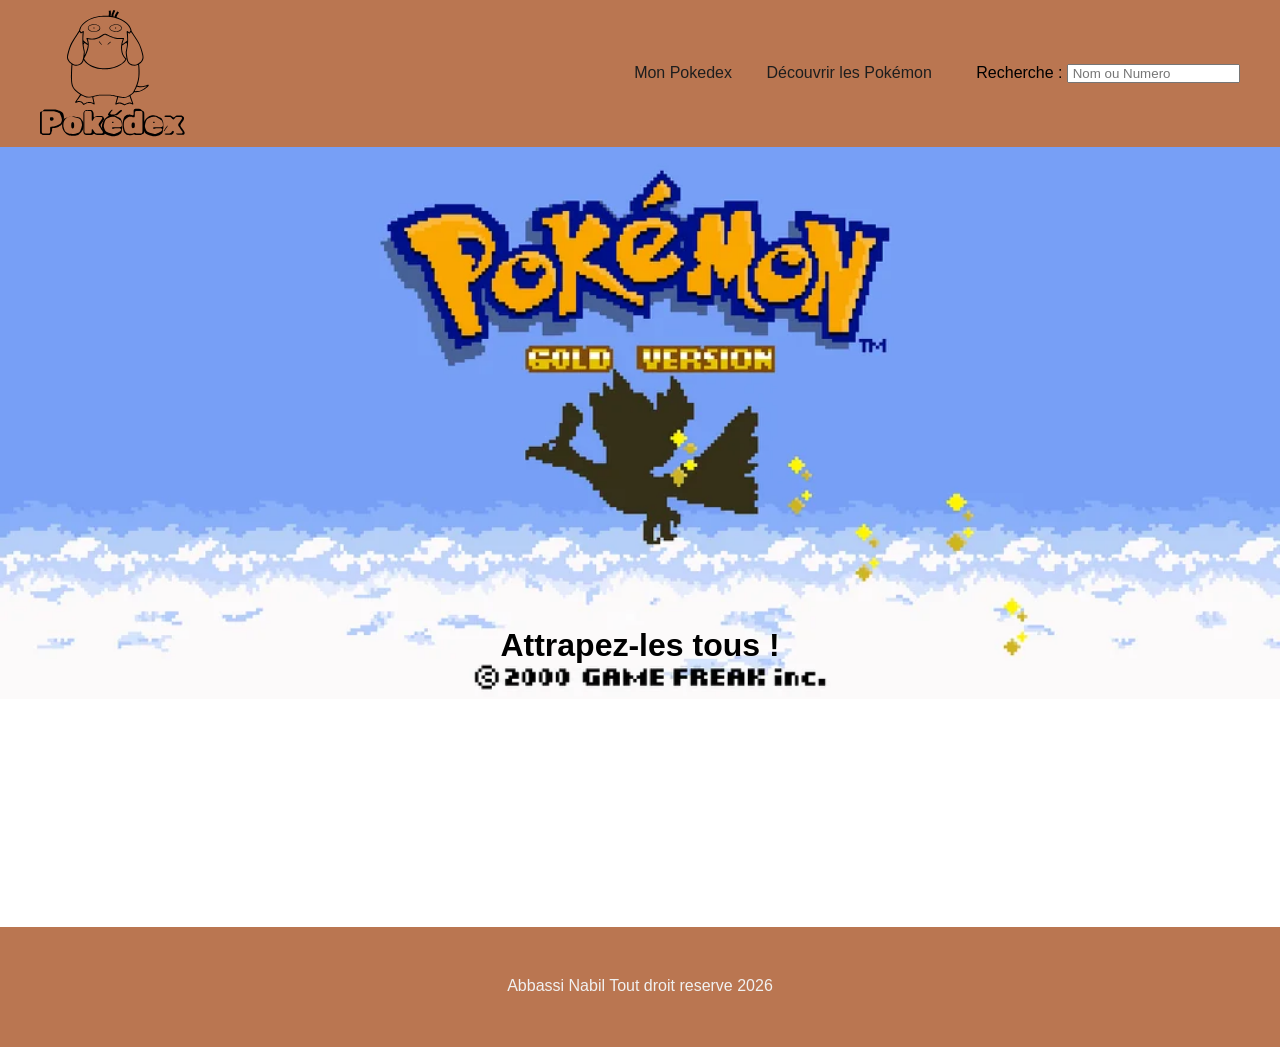
==== index.html @ e9605fd7 "Creation index.html.css" ====
<!DOCTYPE html>
<html lang="fr">
<head>
    <meta charset="UTF-8">
    <meta name="viewport" content="width=device-width, initial-scale=1.0">
    <title>Pokedex</title>
    <link rel="stylesheet" href="style_index.css">
    
</head>
<body>
    <header>

        <nav>
            <div class="container" id="nav">
                <img src="Logo_Pokedex.svg" alt="Logo Psideck">

                <div id="la_nav">
                    <a href="#">Mon Pokedex</a>

                    <a href="#">Découvrir les Pokémon</a>

                    <label for="nom">Recherche :</label>
                    <input type="text" placeholder=" Nom ou Numero" id="nom" >
                </div>
            </div>
        </nav>

    </header>

    <main>

        <h1>Attrapez-les tous !</h1>

    </main>

    <footer>

        <div class="container">

            <span>Abbassi Nabil  Tout droit reserve 2026</span>

        </div>

    </footer>
</body>
</html>
---- style_index.css ----
* {
    margin: 0;
    padding: 0;
    box-sizing: border-box;
    font-family: "Lato", sans-serif;
}

header {background-color: #BA7651;
}

main {
    background-image: url(pokemon-gold.png);
    background-size: 100%;
    background-repeat: no-repeat;
    height: 100vh;
    padding-top: 30rem;
    text-align: center;
}

a {
    text-decoration: none;
    color: #1E1E1E;
    margin-left: 30px;
}

a:hover {
    text-decoration: none;
    color: #f1f1f1;
    margin-left: 30px;
}

label {
    margin-left: 40px;
}

footer {
    background-color: #BA7651;
    color: #f1f1f1;
    position: relative;
    bottom: 0;
    width: 100%;
    height: 120px;
    padding-top: 50px;
    margin-top: -120px;
}

footer span {
    display: grid;
    place-items: center;
    
}


#nav {
    display: flex;
    justify-content: space-between;
    align-items: center;
    padding: 10px 0;
}


.container{
    width: 1200px;
    margin: 0 auto;
}
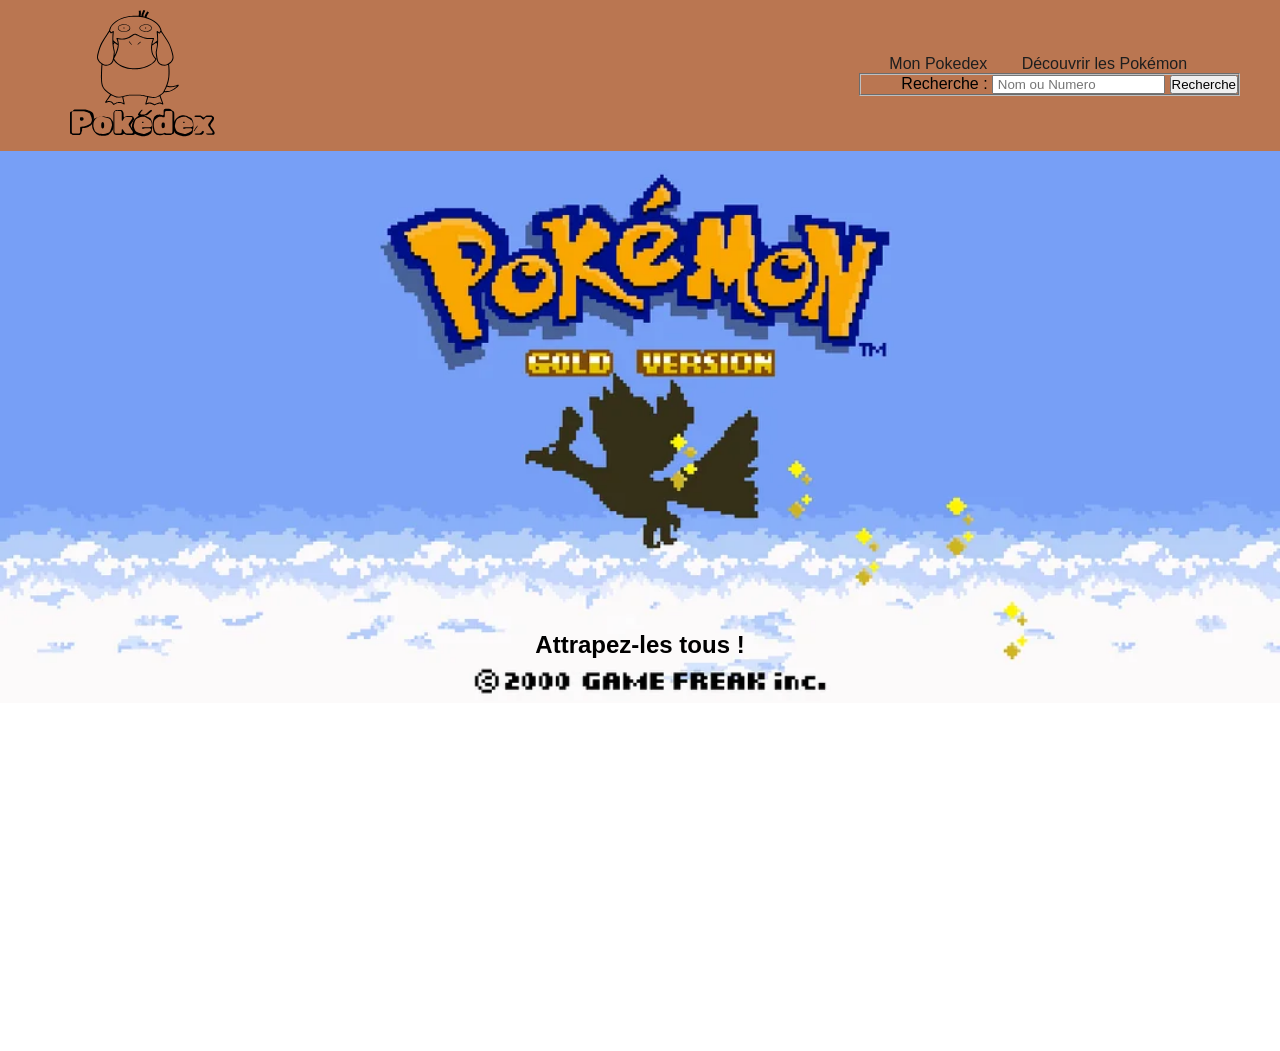
==== commit 6685806c: "fin functionalite decouvrir et recherche" ====
--- a/index.html
+++ b/index.html
@@ -5,22 +5,28 @@
     <meta name="viewport" content="width=device-width, initial-scale=1.0">
     <title>Pokedex</title>
     <link rel="stylesheet" href="style_index.css">
-    
+    <script src="script_index.js" defer></script>
 </head>
 <body>
     <header>
 
         <nav>
             <div class="container" id="nav">
-                <img src="Logo_Pokedex.svg" alt="Logo Psideck">
+                <a href="index.html"><img src="Logo_Pokedex.svg" alt="Logo Psidack"></a>
 
                 <div id="la_nav">
                     <a href="#">Mon Pokedex</a>
 
-                    <a href="#">Découvrir les Pokémon</a>
+                    <a href="decouvrir.html">Découvrir les Pokémon</a>
 
-                    <label for="nom">Recherche :</label>
-                    <input type="text" placeholder=" Nom ou Numero" id="nom" >
+                    <fieldset>
+
+                        <label for="nom">Recherche :</label>
+                        <input type="text" placeholder=" Nom ou Numero" id="search-input" >
+                        <button id="search-btn">Recherche</button>
+
+                    </fieldset>
+
                 </div>
             </div>
         </nav>
@@ -28,12 +34,19 @@
     </header>
 
     <main>
+        <section id="zf">
+            <span>
+                <h1>Attrapez-les tous !</h1>
+            </span>
+        </section>
 
-        <h1>Attrapez-les tous !</h1>
+        <section  id="pokemon-container" class="container">
+            
+        </section>
 
     </main>
 
-    <footer>
+    <!-- <footer>
 
         <div class="container">
 
@@ -41,6 +54,6 @@
 
         </div>
 
-    </footer>
+    </footer> -->
 </body>
 </html>
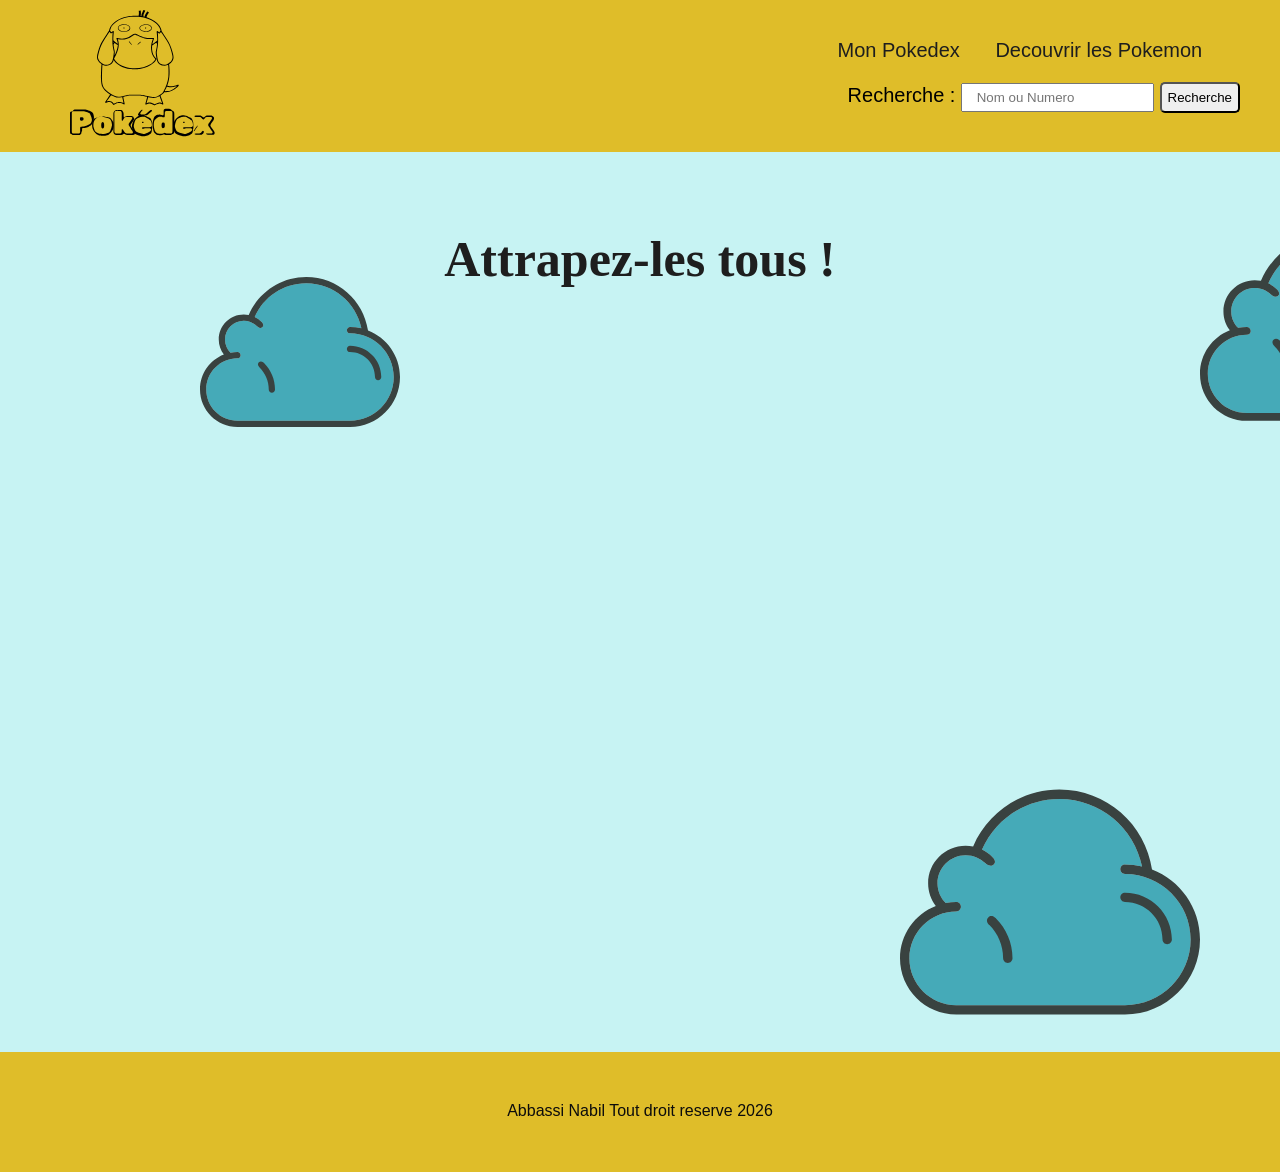
==== commit da55a733: "ajout partie details" ====
--- a/index.html
+++ b/index.html
@@ -6,7 +6,8 @@
     <title>Pokedex</title>
     <link rel="stylesheet" href="style_index.css">
     <script src="script_index.js" defer></script>
-</head>
+
+    </head>
 <body>
     <header>
 
@@ -15,9 +16,9 @@
                 <a href="index.html"><img src="Logo_Pokedex.svg" alt="Logo Psidack"></a>
 
                 <div id="la_nav">
-                    <a href="#">Mon Pokedex</a>
+                    <a href="pokedex.html">Mon Pokedex</a>
 
-                    <a href="decouvrir.html">Découvrir les Pokémon</a>
+                    <a href="decouvrir.html">Decouvrir les Pokemon</a>
 
                     <fieldset>
 
@@ -34,9 +35,14 @@
     </header>
 
     <main>
+
+        <img src="bella nuvola.svg" alt="nuvola" id="nuv1">
+        <img src="bella nuvola.svg" alt="nuvola" id="nuv2">
+        <img src="bella nuvola.svg" alt="nuvola" id="nuv3">
         <section id="zf">
             <span>
                 <h1>Attrapez-les tous !</h1>
+                <p></p>
             </span>
         </section>
 
@@ -46,7 +52,7 @@
 
     </main>
 
-    <!-- <footer>
+    <footer>
 
         <div class="container">
 
@@ -54,6 +60,6 @@
 
         </div>
 
-    </footer> -->
+    </footer> 
 </body>
 </html>
--- a/style_index.css
+++ b/style_index.css
@@ -3,19 +3,33 @@
     padding: 0;
     box-sizing: border-box;
     font-family: "Lato", sans-serif;
+    
 }
 
-header {background-color: #BA7651;
+
+
+
+header {
+    background-color: #dfbd29;
+    margin-bottom: 100px;
+    font-size: 20px;
 }
 
-main {
-    background-image: url(pokemon-gold.png);
-    background-size: 100%;
-    background-repeat: no-repeat;
-    height: 100vh;
-    padding-top: 30rem;
-    text-align: center;
+fieldset {
+    margin-top: 20px;
+    border: none;
 }
+
+#nom {
+    border-radius: 50px;
+    padding: 5px;
+}
+
+#rechercher {
+    border-radius: 5px;
+    padding: 5px;
+}
+
 
 a {
     text-decoration: none;
@@ -34,14 +48,14 @@
 }
 
 footer {
-    background-color: #BA7651;
-    color: #f1f1f1;
+    background-color: #dfbd29;
+    color: #0c0c0c;
     position: relative;
     bottom: 0;
     width: 100%;
     height: 120px;
     padding-top: 50px;
-    margin-top: -120px;
+    
 }
 
 footer span {
@@ -50,6 +64,40 @@
     
 }
 
+h1 {
+   margin-top: 20%;
+   font-family: serif;
+   font-size: 50px;
+   color: #1E1E1E;
+   
+    
+}
+
+main {
+    background-color: rgb(199, 243, 243);
+    height: 100vh;
+    margin-top: -100px;
+    
+}
+
+#nuv1 {
+    width: 200px;
+    margin: 100px 200px;
+    position: absolute;
+    
+}
+
+#nuv2 {
+    width: 300px;
+    position: absolute;
+    margin: 600px 900px;
+}
+
+#nuv3 {
+    width: 250px;
+    position: absolute;
+    margin: 50px 1200px;
+}
 
 #nav {
     display: flex;
@@ -64,3 +112,43 @@
     margin: 0 auto;
 }
 
+
+#zf, #pokemon-container {
+    display: flex;
+    justify-content: center;
+}
+
+.pokemon-card {
+    display: flex;
+    flex-direction: column;
+    justify-content: center;
+    margin: 100px;
+    background-color: aliceblue;
+    padding: 20px;
+    border-radius: 10px;
+    border: 10px solid rgb(194, 194, 7);
+}
+
+.pokemon-card button {
+    margin-top: 10px;
+    border-radius: 10px;
+
+}
+
+.pokemon-card button:hover {
+    scale: 1.1;
+} 
+
+#search-input {
+    padding: 5px 10px;
+}
+
+#search-btn {
+    padding: 6px;
+    border-radius: 5px;
+}
+
+#search-btn:hover {
+    background-color: #1E1E1E;
+    color: whitesmoke;
+}
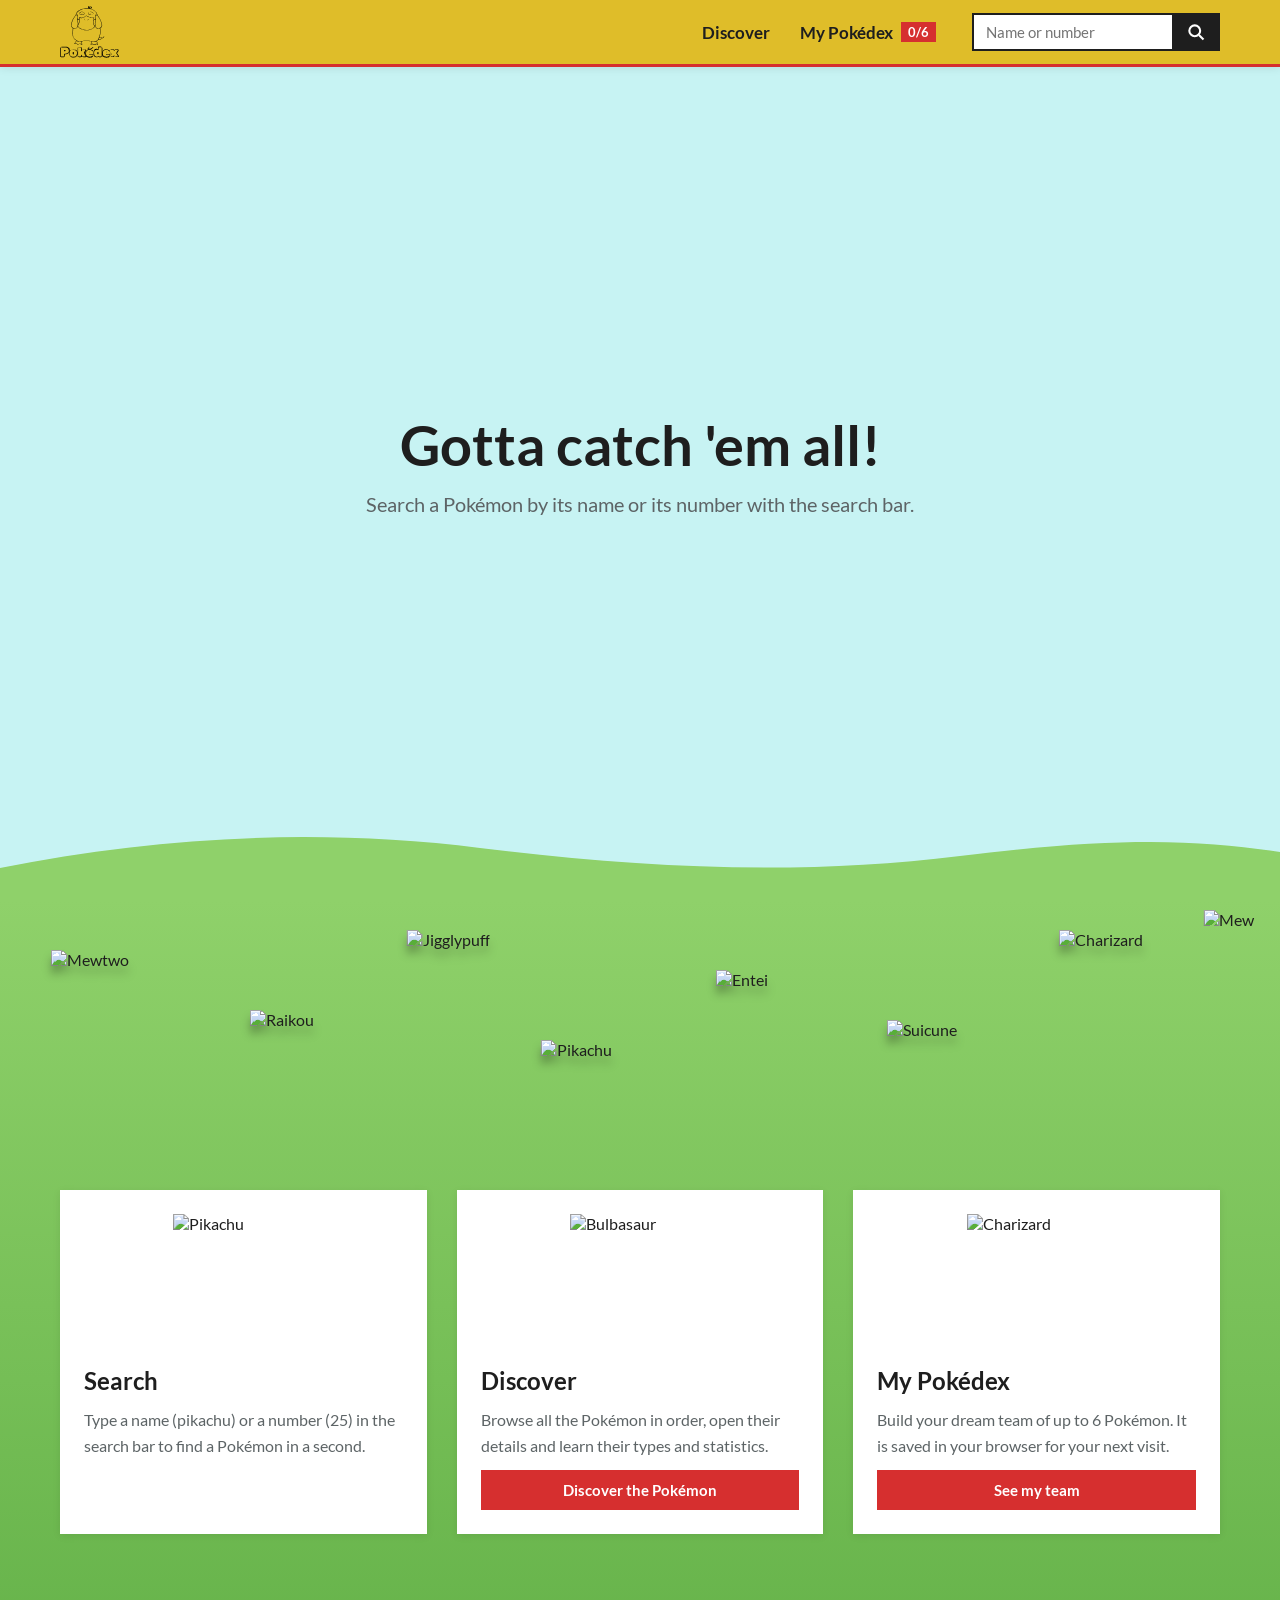
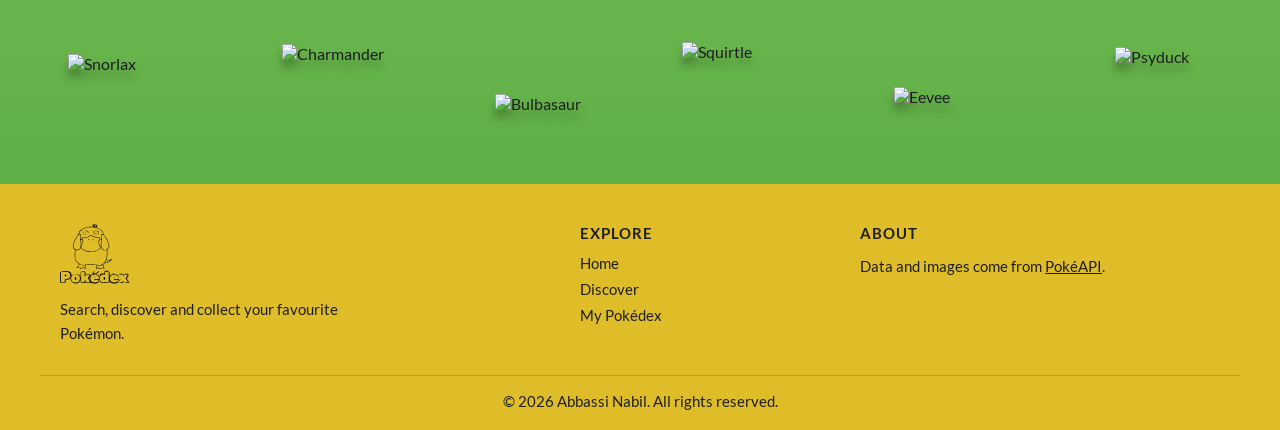
==== commit 87c8c8c2: "Refonte du site, équipe, filtres et Pokémon animés" ====
--- a/index.html
+++ b/index.html
@@ -1,65 +1,351 @@
-<!DOCTYPE html>
-<html lang="fr">
-<head>
-    <meta charset="UTF-8">
-    <meta name="viewport" content="width=device-width, initial-scale=1.0">
-    <title>Pokedex</title>
-    <link rel="stylesheet" href="style_index.css">
-    <script src="script_index.js" defer></script>
-
-    </head>
-<body>
-    <header>
-
-        <nav>
-            <div class="container" id="nav">
-                <a href="index.html"><img src="Logo_Pokedex.svg" alt="Logo Psidack"></a>
-
-                <div id="la_nav">
-                    <a href="pokedex.html">Mon Pokedex</a>
-
-                    <a href="decouvrir.html">Decouvrir les Pokemon</a>
-
-                    <fieldset>
-
-                        <label for="nom">Recherche :</label>
-                        <input type="text" placeholder=" Nom ou Numero" id="search-input" >
-                        <button id="search-btn">Recherche</button>
-
-                    </fieldset>
-
-                </div>
-            </div>
-        </nav>
-
-    </header>
-
-    <main>
-
-        <img src="bella nuvola.svg" alt="nuvola" id="nuv1">
-        <img src="bella nuvola.svg" alt="nuvola" id="nuv2">
-        <img src="bella nuvola.svg" alt="nuvola" id="nuv3">
-        <section id="zf">
-            <span>
-                <h1>Attrapez-les tous !</h1>
-                <p></p>
-            </span>
-        </section>
-
-        <section  id="pokemon-container" class="container">
-            
-        </section>
-
-    </main>
-
-    <footer>
-
-        <div class="container">
-
-            <span>Abbassi Nabil  Tout droit reserve 2026</span>
-
-        </div>
-
-    </footer> 
-</body>
-</html>+<!doctype html>
+<html lang="en">
+  <head>
+    <meta charset="UTF-8" />
+    <meta name="viewport" content="width=device-width, initial-scale=1.0" />
+    <title>Pokedex</title>
+    <link rel="stylesheet" href="style.css" />
+    <script src="script_common.js" defer></script>
+    <script src="script_index.js" defer></script>
+  </head>
+  <body>
+    <header>
+      <nav id="nav">
+        <a href="index.html" id="logo"
+          ><img src="Logo_Pokedex.svg" alt="Pokedex logo"
+        /></a>
+
+        <div id="nav-links">
+          <a href="decouvrir.html">Discover</a>
+          <a href="pokedex.html">
+            My Pokédex <span class="team-badge"></span>
+          </a>
+        </div>
+
+        <form id="search-form" role="search">
+          <label for="search-input" class="visually-hidden"
+            >Search a Pokémon</label
+          >
+          <input type="text" placeholder="Name or number" id="search-input" />
+          <button type="submit" id="search-btn" aria-label="Search">
+            <svg viewBox="0 0 24 24" width="20" height="20" aria-hidden="true">
+              <circle
+                cx="10.5"
+                cy="10.5"
+                r="6.5"
+                fill="none"
+                stroke="currentColor"
+                stroke-width="2.5"
+              />
+              <line
+                x1="15.5"
+                y1="15.5"
+                x2="21"
+                y2="21"
+                stroke="currentColor"
+                stroke-width="2.5"
+              />
+            </svg>
+          </button>
+        </form>
+      </nav>
+    </header>
+
+    <main>
+      <section id="hero">
+        <img src="cloud.svg" alt="" class="cloud" id="cloud1" />
+        <img src="cloud.svg" alt="" class="cloud" id="cloud2" />
+        <img src="cloud.svg" alt="" class="cloud" id="cloud3" />
+        <img src="cloud.svg" alt="" class="cloud" id="cloud4" />
+
+        <!-- pokemon qui volent entre les nuages (images animées de PokéAPI), chacun ouvre sa fiche -->
+        <a
+          class="flyer"
+          id="lugia"
+          href="details.html?id=249"
+          aria-label="See Lugia details"
+        >
+          <img
+            src="https://raw.githubusercontent.com/PokeAPI/sprites/master/sprites/pokemon/other/showdown/249.gif"
+            alt=""
+          />
+        </a>
+        <a
+          class="flyer"
+          id="ho-oh"
+          href="details.html?id=250"
+          aria-label="See Ho-Oh details"
+        >
+          <img
+            src="https://raw.githubusercontent.com/PokeAPI/sprites/master/sprites/pokemon/other/showdown/250.gif"
+            alt=""
+          />
+        </a>
+        <a
+          class="flyer"
+          id="latias"
+          href="details.html?id=380"
+          aria-label="See Latias details"
+        >
+          <img
+            src="https://raw.githubusercontent.com/PokeAPI/sprites/master/sprites/pokemon/other/showdown/380.gif"
+            alt=""
+          />
+        </a>
+        <a
+          class="flyer"
+          id="latios"
+          href="details.html?id=381"
+          aria-label="See Latios details"
+        >
+          <img
+            src="https://raw.githubusercontent.com/PokeAPI/sprites/master/sprites/pokemon/other/showdown/381.gif"
+            alt=""
+          />
+        </a>
+        <a
+          class="flyer"
+          id="rayquaza"
+          href="details.html?id=384"
+          aria-label="See Rayquaza details"
+        >
+          <img
+            src="https://raw.githubusercontent.com/PokeAPI/sprites/master/sprites/pokemon/other/showdown/384.gif"
+            alt=""
+          />
+        </a>
+        <a
+          class="flyer"
+          id="articuno"
+          href="details.html?id=144"
+          aria-label="See Articuno details"
+        >
+          <img
+            src="https://raw.githubusercontent.com/PokeAPI/sprites/master/sprites/pokemon/other/showdown/144.gif"
+            alt=""
+          />
+        </a>
+        <a
+          class="flyer"
+          id="zapdos"
+          href="details.html?id=145"
+          aria-label="See Zapdos details"
+        >
+          <img
+            src="https://raw.githubusercontent.com/PokeAPI/sprites/master/sprites/pokemon/other/showdown/145.gif"
+            alt=""
+          />
+        </a>
+        <a
+          class="flyer"
+          id="moltres"
+          href="details.html?id=146"
+          aria-label="See Moltres details"
+        >
+          <img
+            src="https://raw.githubusercontent.com/PokeAPI/sprites/master/sprites/pokemon/other/showdown/146.gif"
+            alt=""
+          />
+        </a>
+
+        <h1>Gotta catch 'em all!</h1>
+        <p>Search a Pokémon by its name or its number with the search bar.</p>
+
+        <div id="pokemon-container"></div>
+      </section>
+
+      <!-- prairie : pokemon (légendaires de Kanto et Johto et pokemon connus) éparpillés autour de la présentation du site -->
+      <div id="meadow">
+        <a href="details.html?id=150" aria-label="See Mewtwo details"
+          ><img
+            src="https://raw.githubusercontent.com/PokeAPI/sprites/master/sprites/pokemon/other/showdown/150.gif"
+            alt="Mewtwo"
+            class="meadow-pokemon"
+            id="mewtwo"
+            loading="lazy"
+        /></a>
+        <a href="details.html?id=243" aria-label="See Raikou details"
+          ><img
+            src="https://raw.githubusercontent.com/PokeAPI/sprites/master/sprites/pokemon/other/showdown/243.gif"
+            alt="Raikou"
+            class="meadow-pokemon"
+            id="raikou"
+            loading="lazy"
+        /></a>
+        <a href="details.html?id=244" aria-label="See Entei details"
+          ><img
+            src="https://raw.githubusercontent.com/PokeAPI/sprites/master/sprites/pokemon/other/showdown/244.gif"
+            alt="Entei"
+            class="meadow-pokemon"
+            id="entei"
+            loading="lazy"
+        /></a>
+        <a href="details.html?id=245" aria-label="See Suicune details"
+          ><img
+            src="https://raw.githubusercontent.com/PokeAPI/sprites/master/sprites/pokemon/other/showdown/245.gif"
+            alt="Suicune"
+            class="meadow-pokemon"
+            id="suicune"
+            loading="lazy"
+        /></a>
+        <a href="details.html?id=151" aria-label="See Mew details"
+          ><img
+            src="https://raw.githubusercontent.com/PokeAPI/sprites/master/sprites/pokemon/other/showdown/151.gif"
+            alt="Mew"
+            class="meadow-pokemon"
+            id="mew"
+            loading="lazy"
+        /></a>
+        <a href="details.html?id=6" aria-label="See Charizard details"
+          ><img
+            src="https://raw.githubusercontent.com/PokeAPI/sprites/master/sprites/pokemon/other/showdown/6.gif"
+            alt="Charizard"
+            class="meadow-pokemon"
+            id="charizard"
+            loading="lazy"
+        /></a>
+        <a href="details.html?id=25" aria-label="See Pikachu details"
+          ><img
+            src="https://raw.githubusercontent.com/PokeAPI/sprites/master/sprites/pokemon/other/showdown/25.gif"
+            alt="Pikachu"
+            class="meadow-pokemon"
+            id="pikachu"
+            loading="lazy"
+        /></a>
+        <a href="details.html?id=39" aria-label="See Jigglypuff details"
+          ><img
+            src="https://raw.githubusercontent.com/PokeAPI/sprites/master/sprites/pokemon/other/showdown/39.gif"
+            alt="Jigglypuff"
+            class="meadow-pokemon"
+            id="jigglypuff"
+            loading="lazy"
+        /></a>
+        <a href="details.html?id=143" aria-label="See Snorlax details"
+          ><img
+            src="https://raw.githubusercontent.com/PokeAPI/sprites/master/sprites/pokemon/other/showdown/143.gif"
+            alt="Snorlax"
+            class="meadow-pokemon"
+            id="snorlax"
+            loading="lazy"
+        /></a>
+        <a href="details.html?id=4" aria-label="See Charmander details"
+          ><img
+            src="https://raw.githubusercontent.com/PokeAPI/sprites/master/sprites/pokemon/other/showdown/4.gif"
+            alt="Charmander"
+            class="meadow-pokemon"
+            id="charmander"
+            loading="lazy"
+        /></a>
+        <a href="details.html?id=1" aria-label="See Bulbasaur details"
+          ><img
+            src="https://raw.githubusercontent.com/PokeAPI/sprites/master/sprites/pokemon/other/showdown/1.gif"
+            alt="Bulbasaur"
+            class="meadow-pokemon"
+            id="bulbasaur"
+            loading="lazy"
+        /></a>
+        <a href="details.html?id=7" aria-label="See Squirtle details"
+          ><img
+            src="https://raw.githubusercontent.com/PokeAPI/sprites/master/sprites/pokemon/other/showdown/7.gif"
+            alt="Squirtle"
+            class="meadow-pokemon"
+            id="squirtle"
+            loading="lazy"
+        /></a>
+        <a href="details.html?id=133" aria-label="See Eevee details"
+          ><img
+            src="https://raw.githubusercontent.com/PokeAPI/sprites/master/sprites/pokemon/other/showdown/133.gif"
+            alt="Eevee"
+            class="meadow-pokemon"
+            id="eevee"
+            loading="lazy"
+        /></a>
+        <a href="details.html?id=54" aria-label="See Psyduck details"
+          ><img
+            src="https://raw.githubusercontent.com/PokeAPI/sprites/master/sprites/pokemon/other/showdown/54.gif"
+            alt="Psyduck"
+            class="meadow-pokemon"
+            id="psyduck"
+            loading="lazy"
+        /></a>
+
+        <section class="intro container">
+          <article>
+            <img
+              src="https://raw.githubusercontent.com/PokeAPI/sprites/master/sprites/pokemon/other/official-artwork/25.png"
+              alt="Pikachu"
+              loading="lazy"
+            />
+            <h2>Search</h2>
+            <p>
+              Type a name (pikachu) or a number (25) in the search bar to find a
+              Pokémon in a second.
+            </p>
+          </article>
+
+          <article>
+            <img
+              src="https://raw.githubusercontent.com/PokeAPI/sprites/master/sprites/pokemon/other/official-artwork/1.png"
+              alt="Bulbasaur"
+              loading="lazy"
+            />
+            <h2>Discover</h2>
+            <p>
+              Browse all the Pokémon in order, open their details and learn
+              their types and statistics.
+            </p>
+            <a href="decouvrir.html" class="btn btn-red"
+              >Discover the Pokémon</a
+            >
+          </article>
+
+          <article>
+            <img
+              src="https://raw.githubusercontent.com/PokeAPI/sprites/master/sprites/pokemon/other/official-artwork/6.png"
+              alt="Charizard"
+              loading="lazy"
+            />
+            <h2>My Pokédex</h2>
+            <p>
+              Build your dream team of up to 6 Pokémon. It is saved in your
+              browser for your next visit.
+            </p>
+            <a href="pokedex.html" class="btn btn-red">See my team</a>
+          </article>
+        </section>
+      </div>
+    </main>
+
+    <footer>
+      <div class="container footer-grid">
+        <div class="footer-brand">
+          <img src="Logo_Pokedex.svg" alt="Pokedex logo" />
+          <p>Search, discover and collect your favourite Pokémon.</p>
+        </div>
+
+        <div>
+          <h3>Explore</h3>
+          <ul>
+            <li><a href="index.html">Home</a></li>
+            <li><a href="decouvrir.html">Discover</a></li>
+            <li><a href="pokedex.html">My Pokédex</a></li>
+          </ul>
+        </div>
+
+        <div>
+          <h3>About</h3>
+          <p>
+            Data and images come from
+            <a href="https://pokeapi.co/" target="_blank" rel="noopener"
+              >PokéAPI</a
+            >.
+          </p>
+        </div>
+      </div>
+
+      <p class="container copyright">
+        © 2026 Abbassi Nabil. All rights reserved.
+      </p>
+    </footer>
+  </body>
+</html>
--- a/style.css
+++ b/style.css
@@ -0,0 +1,1275 @@
+/* feuille de style unique du site : styles communs puis styles de chaque page */
+
+/* police Lato hébergée dans le projet (dossier fonts/), sans dépendre de Google Fonts */
+@font-face {
+  font-family: "Lato";
+  src: url(fonts/lato-400.woff2) format("woff2");
+  font-weight: 400;
+  font-display: swap;
+}
+
+@font-face {
+  font-family: "Lato";
+  src: url(fonts/lato-700.woff2) format("woff2");
+  font-weight: 700;
+  font-display: swap;
+}
+
+/* couleurs et ombres utilisées dans tout le site */
+:root {
+  --yellow: #dfbd29;
+  --sky: #c7f3f3;
+  --cloud: #45aab8;
+  --red: #d62f2f;
+  --text: #1e1e1e;
+  --muted: #5d6466;
+  --card: #ffffff;
+  --shadow: 0 2px 8px rgba(0, 0, 0, 0.08);
+  --shadow-hover: 0 10px 24px rgba(0, 0, 0, 0.14);
+}
+
+* {
+  margin: 0;
+  padding: 0;
+  box-sizing: border-box;
+  font-family: "Lato", sans-serif;
+}
+
+/* le pied de page reste en bas même quand la page est courte */
+body {
+  display: flex;
+  flex-direction: column;
+  min-height: 100vh;
+  background-color: var(--sky);
+  color: var(--text);
+}
+
+main {
+  flex: 1;
+}
+
+/* un élément caché reste caché même si une règle lui donne un display */
+[hidden] {
+  display: none !important;
+}
+
+a {
+  text-decoration: none;
+  color: var(--text);
+}
+
+.container {
+  width: 100%;
+  max-width: 1200px;
+  margin: 0 auto;
+  padding: 0 20px;
+}
+
+/* ---------- barre de navigation ---------- */
+
+/* fine ligne rouge sous le jaune, comme le bord d'une Pokéball */
+header {
+  position: sticky;
+  top: 0;
+  z-index: 10;
+  background-color: var(--yellow);
+  border-bottom: 3px solid var(--red);
+  box-shadow: var(--shadow);
+}
+
+#nav {
+  display: flex;
+  flex-wrap: wrap;
+  align-items: center;
+  gap: 10px 36px;
+  max-width: 1200px;
+  margin: 0 auto;
+  padding: 6px 20px;
+}
+
+#logo img {
+  display: block;
+  height: 52px;
+}
+
+/* les liens sont poussés à droite du logo */
+#nav-links {
+  display: flex;
+  align-items: center;
+  gap: 30px;
+  margin-left: auto;
+}
+
+#nav-links a {
+  position: relative;
+  display: flex;
+  align-items: center;
+  gap: 8px;
+  padding: 6px 0;
+  font-size: 17px;
+  font-weight: 700;
+}
+
+/* soulignement qui s'élargit de gauche à droite au survol */
+#nav-links a::after {
+  content: "";
+  position: absolute;
+  left: 0;
+  bottom: 0;
+  width: 100%;
+  height: 2px;
+  background-color: var(--text);
+  transform: scaleX(0);
+  transform-origin: left;
+  transition: transform 0.25s;
+}
+
+/* page actuelle mise en évidence dans le menu */
+#nav-links a:hover::after,
+#nav-links a.active::after {
+  transform: scaleX(1);
+}
+
+/* compteur de l'équipe (rempli par script_common.js) */
+.team-badge {
+  padding: 2px 7px;
+  background-color: var(--red);
+  color: white;
+  font-size: 13px;
+}
+
+/* barre de recherche (page d'accueil) : champ et bouton loupe collés */
+#search-form {
+  display: flex;
+}
+
+#search-input {
+  width: 200px;
+  padding: 8px 12px;
+  border: 2px solid var(--text);
+  border-right: none;
+  font-size: 15px;
+}
+
+#search-input:focus {
+  background-color: #fffbe6;
+}
+
+#search-btn {
+  display: flex;
+  align-items: center;
+  padding: 0 12px;
+  border: 2px solid var(--text);
+  background-color: var(--text);
+  color: white;
+  cursor: pointer;
+  transition: background-color 0.2s;
+}
+
+#search-btn:hover {
+  background-color: var(--red);
+  border-color: var(--red);
+}
+
+/* texte caché à l'écran mais lu par les lecteurs d'écran */
+.visually-hidden {
+  position: absolute;
+  width: 1px;
+  height: 1px;
+  overflow: hidden;
+  clip-path: inset(50%);
+  white-space: nowrap;
+}
+
+/* ---------- boutons ---------- */
+
+.btn {
+  display: inline-block;
+  padding: 10px 16px;
+  border: 1px solid var(--text);
+  background-color: var(--card);
+  color: var(--text);
+  font-size: 15px;
+  font-weight: 700;
+  text-align: center;
+  cursor: pointer;
+  transition:
+    background-color 0.2s,
+    color 0.2s;
+}
+
+.btn:hover {
+  background-color: var(--text);
+  color: white;
+}
+
+.btn-red {
+  background-color: var(--red);
+  border-color: var(--red);
+  color: white;
+}
+
+.btn-red:hover {
+  background-color: #a81f1f;
+  border-color: #a81f1f;
+}
+
+.btn:disabled {
+  opacity: 0.6;
+  cursor: default;
+  background-color: var(--card);
+  color: var(--text);
+}
+
+/* ---------- fil d'Ariane (Home / Discover / Pikachu) ---------- */
+
+.breadcrumb {
+  padding-top: 20px;
+  font-size: 15px;
+}
+
+.breadcrumb ol {
+  list-style: none;
+  display: flex;
+  flex-wrap: wrap;
+  gap: 8px;
+}
+
+/* séparateur "/" entre les étapes (pas de flèches) */
+.breadcrumb li + li::before {
+  content: "/";
+  margin-right: 8px;
+  color: var(--muted);
+}
+
+.breadcrumb a {
+  color: var(--muted);
+}
+
+.breadcrumb a:hover {
+  color: var(--text);
+  text-decoration: underline;
+}
+
+/* page actuelle */
+.breadcrumb [aria-current="page"] {
+  font-weight: 700;
+}
+
+/* ---------- bouton "Back to top" ---------- */
+
+/* caché en haut de la page, il apparaît en fondu (classe ajoutée par script_common.js) */
+#top-btn {
+  position: fixed;
+  right: 24px;
+  bottom: 24px;
+  z-index: 20;
+  display: flex;
+  align-items: center;
+  justify-content: center;
+  width: 48px;
+  height: 48px;
+  border: none;
+  background-color: var(--red);
+  color: white;
+  box-shadow: var(--shadow-hover);
+  cursor: pointer;
+  opacity: 0;
+  visibility: hidden;
+  transition:
+    opacity 0.25s,
+    visibility 0.25s,
+    background-color 0.2s;
+}
+
+#top-btn.visible {
+  opacity: 1;
+  visibility: visible;
+}
+
+#top-btn:hover {
+  background-color: var(--text);
+}
+
+/* ---------- titres de page ---------- */
+
+.page-title {
+  text-align: center;
+  padding: 30px 20px 30px;
+}
+
+.page-title h1 {
+  font-size: 46px;
+}
+
+.page-title p {
+  margin-top: 10px;
+  color: var(--muted);
+  font-size: 18px;
+}
+
+/* ---------- cartes Pokémon ---------- */
+
+.card-grid {
+  display: grid;
+  grid-template-columns: repeat(auto-fill, minmax(230px, 1fr));
+  gap: 24px;
+}
+
+.pokemon-card {
+  display: flex;
+  flex-direction: column;
+  gap: 8px;
+  padding: 16px;
+  /* fond de la couleur du premier type, un peu plus foncé */
+  background-color: color-mix(in srgb, var(--type-color) 85%, black);
+  border: 10px solid var(--yellow);
+  border-radius: 16px;
+  box-shadow: var(--shadow);
+  transition:
+    transform 0.25s,
+    box-shadow 0.25s;
+}
+
+/* au survol, la carte se soulève et l'image s'agrandit un peu */
+.pokemon-card:hover {
+  transform: translateY(-6px);
+  box-shadow: var(--shadow-hover);
+}
+
+/* fond de l'image : version claire de la couleur du premier type */
+.card-image {
+  overflow: hidden;
+  border-radius: 8px;
+  background-color: color-mix(in srgb, var(--type-color) 25%, white);
+}
+
+.card-image img {
+  display: block;
+  width: 100%;
+  aspect-ratio: 1;
+  object-fit: contain;
+  transition: transform 0.25s;
+}
+
+.pokemon-card:hover .card-image img {
+  transform: scale(1.08);
+}
+
+/* pas de mouvement si l'utilisateur a demandé moins d'animations */
+@media (prefers-reduced-motion: reduce) {
+  .pokemon-card,
+  .card-image img {
+    transition: none;
+  }
+
+  .pokemon-card:hover,
+  .pokemon-card:hover .card-image img {
+    transform: none;
+  }
+}
+
+/* numéro et nom en blanc pour rester lisibles sur le fond coloré */
+.pokemon-card .number,
+.pokemon-card h2 {
+  color: white;
+  text-shadow: 0 1px 2px rgba(0, 0, 0, 0.45);
+}
+
+.pokemon-card .number {
+  font-size: 14px;
+}
+
+.pokemon-card h2 {
+  font-size: 20px;
+  text-transform: capitalize;
+}
+
+/* type électrique : jaune vif (non assombri) pour se distinguer du bord doré,
+   avec le texte foncé pour rester lisible */
+.pokemon-card.type-electric {
+  background-color: #ffe11a;
+}
+
+.pokemon-card.type-electric .number,
+.pokemon-card.type-electric h2 {
+  color: var(--text);
+  text-shadow: none;
+}
+
+/* puissance (total des statistiques) */
+.pokemon-card .power {
+  color: white;
+  font-weight: 700;
+  font-size: 14px;
+  text-shadow: 0 1px 2px rgba(0, 0, 0, 0.45);
+}
+
+.pokemon-card.type-electric .power {
+  color: var(--text);
+  text-shadow: none;
+}
+
+/* étiquette de rareté (baby, legendary, mythical) */
+.rarity {
+  padding: 3px 10px;
+  background-color: var(--text);
+  color: #ffe11a;
+  outline: 2px solid white;
+  font-size: 13px;
+  font-weight: 700;
+  text-transform: capitalize;
+}
+
+/* contour blanc pour que les étiquettes ne se confondent pas avec le fond */
+.pokemon-card .type {
+  outline: 2px solid white;
+}
+
+.pokemon-card .types {
+  gap: 8px;
+  padding: 2px;
+}
+
+.pokemon-card .btn {
+  width: 100%;
+}
+
+/* étiquettes des types */
+.types {
+  display: flex;
+  flex-wrap: wrap;
+  gap: 6px;
+}
+
+.type {
+  padding: 3px 10px;
+  background-color: var(--type-color);
+  color: var(--type-text);
+  font-size: 13px;
+  font-weight: 700;
+  text-transform: capitalize;
+}
+
+/* couleur de chaque type (étiquettes et fond de l'image des cartes) ;
+   texte foncé par défaut, blanc sur les couleurs sombres */
+[class*="type-"] {
+  --type-color: #c4c4c4;
+  --type-text: var(--text);
+}
+
+.type-normal {
+  --type-color: #a8a77a;
+}
+
+.type-fire {
+  --type-color: #ee8130;
+}
+
+.type-water {
+  --type-color: #6390f0;
+}
+
+.type-electric {
+  --type-color: #f7d02c;
+}
+
+.type-grass {
+  --type-color: #7ac74c;
+}
+
+.type-ice {
+  --type-color: #96d9d6;
+}
+
+.type-fighting {
+  --type-color: #c22e28;
+  --type-text: white;
+}
+
+.type-poison {
+  --type-color: #a33ea1;
+  --type-text: white;
+}
+
+.type-ground {
+  --type-color: #e2bf65;
+}
+
+.type-flying {
+  --type-color: #a98ff3;
+}
+
+.type-psychic {
+  --type-color: #f95587;
+}
+
+.type-bug {
+  --type-color: #a6b91a;
+}
+
+.type-rock {
+  --type-color: #b6a136;
+}
+
+.type-ghost {
+  --type-color: #735797;
+  --type-text: white;
+}
+
+.type-dragon {
+  --type-color: #6f35fc;
+  --type-text: white;
+}
+
+.type-dark {
+  --type-color: #705746;
+  --type-text: white;
+}
+
+.type-steel {
+  --type-color: #b7b7ce;
+}
+
+.type-fairy {
+  --type-color: #d685ad;
+}
+
+/* messages (chargement, aucun résultat, erreur) sur toute la largeur de la grille */
+.message {
+  grid-column: 1 / -1;
+  text-align: center;
+  font-size: 18px;
+  padding: 30px 0;
+}
+
+/* ---------- page d'accueil ---------- */
+
+/* le bandeau remplit tout l'écran sous la barre de navigation (67 px de haut) ;
+   titre, sous-titre et résultat sont centrés en hauteur */
+#hero {
+  position: relative;
+  overflow: hidden;
+  display: flex;
+  flex-direction: column;
+  justify-content: center;
+  align-items: center;
+  min-height: calc(100vh - 67px);
+  min-height: calc(100svh - 67px);
+  padding: 80px 20px;
+  text-align: center;
+}
+
+/* le texte et le résultat restent devant les nuages */
+#hero h1 {
+  position: relative;
+  z-index: 1;
+  font-size: 56px;
+}
+
+#hero > p {
+  position: relative;
+  z-index: 1;
+  margin-top: 14px;
+  font-size: 20px;
+  color: var(--muted);
+}
+
+/* nuages qui traversent le bandeau de droite à gauche, en boucle */
+.cloud {
+  position: absolute;
+  left: 100%;
+  animation: drift linear infinite;
+}
+
+/* départ juste à droite de l'écran, arrivée juste à gauche */
+@keyframes drift {
+  from {
+    transform: translateX(0);
+  }
+  to {
+    transform: translateX(calc(-100vw - 100%));
+  }
+}
+
+/* tailles, hauteurs et vitesses différentes ; les délais négatifs placent
+   les nuages au milieu de leur trajet dès l'ouverture de la page */
+#cloud1 {
+  top: 6%;
+  width: 230px;
+  animation-duration: 48s;
+  animation-delay: -8s;
+}
+
+#cloud2 {
+  top: 38%;
+  width: 170px;
+  animation-duration: 62s;
+  animation-delay: -40s;
+}
+
+#cloud3 {
+  top: 66%;
+  width: 270px;
+  animation-duration: 40s;
+  animation-delay: -26s;
+}
+
+#cloud4 {
+  top: 20%;
+  width: 120px;
+  opacity: 0.8;
+  animation-duration: 75s;
+  animation-delay: -60s;
+}
+
+/* pokemon volants : le cadre traverse l'écran comme les nuages,
+   l'image monte et descend doucement comme un battement d'ailes */
+.flyer {
+  position: absolute;
+  left: 100%;
+  animation: drift linear infinite;
+}
+
+.flyer img {
+  display: block;
+  width: 100%;
+  image-rendering: pixelated;
+  animation: flap 2.5s ease-in-out infinite alternate;
+}
+
+@keyframes flap {
+  from {
+    transform: translateY(-14px);
+  }
+  to {
+    transform: translateY(14px);
+  }
+}
+
+#lugia {
+  top: 44%;
+  width: 200px;
+  animation-duration: 55s;
+  animation-delay: -40s;
+}
+
+#ho-oh {
+  top: 8%;
+  width: 190px;
+  animation-duration: 68s;
+  animation-delay: -45s;
+}
+
+/* Latias et Latios volent ensemble, Latios un peu derrière */
+#latias {
+  top: 70%;
+  width: 140px;
+  animation-duration: 30s;
+  animation-delay: -8s;
+}
+
+#latios {
+  top: 62%;
+  width: 155px;
+  animation-duration: 30s;
+  animation-delay: -6s;
+}
+
+#rayquaza {
+  top: 22%;
+  width: 190px;
+  animation-duration: 85s;
+  animation-delay: -70s;
+}
+
+/* les trois oiseaux légendaires de Kanto */
+#articuno {
+  top: 30%;
+  width: 170px;
+  animation-duration: 50s;
+  animation-delay: -30s;
+}
+
+#zapdos {
+  top: 54%;
+  width: 150px;
+  animation-duration: 42s;
+  animation-delay: -12s;
+}
+
+#moltres {
+  top: 14%;
+  width: 190px;
+  animation-duration: 60s;
+  animation-delay: -5s;
+}
+
+#ho-oh img {
+  animation-duration: 3s;
+}
+
+#rayquaza img {
+  animation-duration: 3.5s;
+}
+
+/* au survol (ou au clavier), le pokemon s'arrête et grossit un peu pour être cliqué facilement */
+.flyer:hover,
+.flyer:focus-visible,
+.flyer:hover img,
+.flyer:focus-visible img {
+  animation-play-state: paused;
+}
+
+.flyer img,
+.meadow-pokemon {
+  transition: scale 0.2s;
+}
+
+.flyer:hover img,
+.flyer:focus-visible img,
+a:hover > .meadow-pokemon,
+a:focus-visible > .meadow-pokemon {
+  scale: 1.15;
+}
+
+/* contour visible quand le lien est choisi au clavier */
+.flyer:focus-visible,
+a:focus-visible > .meadow-pokemon {
+  outline: 3px solid var(--red);
+  outline-offset: 4px;
+}
+
+/* nuages et pokemon immobiles si l'utilisateur a demandé moins d'animations */
+@media (prefers-reduced-motion: reduce) {
+  .cloud,
+  .flyer,
+  .flyer img {
+    animation-play-state: paused;
+  }
+}
+
+/* résultat de la recherche au centre du bandeau */
+#pokemon-container {
+  position: relative;
+  z-index: 1;
+  display: flex;
+  justify-content: center;
+  margin-top: 40px;
+}
+
+#pokemon-container .pokemon-card {
+  width: 280px;
+  text-align: left;
+}
+
+/* sections de présentation */
+/* prairie sous le bandeau : colline (grass.svg) en haut, dégradé vert */
+#meadow {
+  position: relative;
+  background: linear-gradient(#8fd16a, #5fae45);
+}
+
+#meadow::before {
+  content: "";
+  position: absolute;
+  left: 0;
+  right: 0;
+  bottom: 100%;
+  height: 80px;
+  background: url(grass.svg) center bottom / 100% 100% no-repeat;
+}
+
+/* sur l'accueil, la prairie touche le pied de page */
+main:has(#meadow) + footer {
+  margin-top: 0;
+}
+
+/* pokemon éparpillés sur l'herbe, au-dessus et au-dessous des trois sections
+   (left = centre du pokemon en % de la largeur ; les plus lointains sont plus petits) */
+#meadow {
+  padding: 230px 0 190px;
+}
+
+.meadow-pokemon {
+  position: absolute;
+  transform: translateX(-50%);
+  image-rendering: pixelated;
+  /* petite ombre au sol */
+  filter: drop-shadow(0 8px 4px rgba(0, 0, 0, 0.25));
+}
+
+#mewtwo {
+  top: 50px;
+  left: 7%;
+  height: 150px;
+}
+
+#raikou {
+  top: 110px;
+  left: 22%;
+  height: 115px;
+}
+
+#jigglypuff {
+  top: 30px;
+  left: 35%;
+  height: 50px;
+}
+
+#pikachu {
+  top: 140px;
+  left: 45%;
+  height: 70px;
+}
+
+#entei {
+  top: 70px;
+  left: 58%;
+  height: 125px;
+}
+
+#suicune {
+  top: 120px;
+  left: 72%;
+  height: 115px;
+}
+
+#charizard {
+  top: 30px;
+  left: 86%;
+  height: 150px;
+}
+
+#mew {
+  top: 10px;
+  left: 96%;
+  height: 60px;
+}
+
+#snorlax {
+  bottom: 30px;
+  left: 8%;
+  height: 100px;
+}
+
+#charmander {
+  bottom: 70px;
+  left: 26%;
+  height: 70px;
+}
+
+#bulbasaur {
+  bottom: 30px;
+  left: 42%;
+  height: 60px;
+}
+
+#squirtle {
+  bottom: 80px;
+  left: 56%;
+  height: 62px;
+}
+
+#eevee {
+  bottom: 35px;
+  left: 72%;
+  height: 62px;
+}
+
+#psyduck {
+  bottom: 75px;
+  left: 90%;
+  height: 62px;
+}
+
+/* Mew flotte : pas d'ombre au sol */
+#mew {
+  filter: none;
+}
+
+.intro {
+  position: relative;
+  z-index: 1;
+  display: grid;
+  grid-template-columns: repeat(3, 1fr);
+  gap: 30px;
+  padding: 60px 20px;
+}
+
+.intro article {
+  display: flex;
+  flex-direction: column;
+  gap: 12px;
+  padding: 24px;
+  background-color: var(--card);
+  box-shadow: var(--shadow);
+}
+
+.intro img {
+  width: 140px;
+  height: 140px;
+  align-self: center;
+}
+
+.intro h2 {
+  font-size: 24px;
+}
+
+.intro p {
+  flex: 1;
+  line-height: 1.6;
+  color: var(--muted);
+}
+
+/* ---------- page Discover ---------- */
+
+/* barre des filtres : région, rareté, puissance */
+.filters {
+  display: flex;
+  flex-wrap: wrap;
+  align-items: flex-end;
+  gap: 16px 24px;
+  margin-bottom: 30px;
+}
+
+.filters label {
+  display: flex;
+  flex-direction: column;
+  gap: 6px;
+  font-weight: 700;
+}
+
+.filters select {
+  min-width: 190px;
+  padding: 8px 10px;
+  border: 2px solid var(--text);
+  background-color: var(--card);
+  font-size: 15px;
+  cursor: pointer;
+}
+
+.filters select:disabled {
+  opacity: 0.5;
+  cursor: default;
+}
+
+#filter-hint {
+  color: var(--muted);
+  padding-bottom: 10px;
+}
+
+#load-more {
+  display: block;
+  margin: 40px auto 0;
+}
+
+/* ---------- page Details ---------- */
+
+#pokemon-details {
+  display: grid;
+  grid-template-columns: 1fr 1fr;
+  gap: 40px;
+  align-items: center;
+  padding-top: 30px;
+}
+
+#pokemon-details > img {
+  width: 100%;
+  max-width: 420px;
+  justify-self: center;
+  background-color: var(--card);
+  box-shadow: var(--shadow);
+}
+
+/* nom du pokemon et petite image animée à côté */
+.title-row {
+  display: flex;
+  align-items: flex-end;
+  gap: 16px;
+}
+
+/* sprite de jeu agrandi avec des pixels nets */
+.title-row .animated {
+  height: 72px;
+  image-rendering: pixelated;
+}
+
+#pokemon-details .info {
+  display: flex;
+  flex-direction: column;
+  gap: 16px;
+}
+
+#pokemon-details h1 {
+  font-size: 42px;
+  text-transform: capitalize;
+}
+
+#pokemon-details .description {
+  line-height: 1.6;
+}
+
+#pokemon-details .measures {
+  color: var(--muted);
+}
+
+/* statistiques sous forme de barres */
+.stats {
+  list-style: none;
+  display: grid;
+  gap: 8px;
+}
+
+.stats li {
+  display: grid;
+  grid-template-columns: 130px 40px 1fr;
+  align-items: center;
+  gap: 10px;
+  text-transform: capitalize;
+}
+
+.stat-bar {
+  height: 10px;
+  background-color: var(--card);
+}
+
+.stat-bar span {
+  display: block;
+  height: 100%;
+  background-color: var(--cloud);
+}
+
+.actions {
+  display: flex;
+  flex-wrap: wrap;
+  gap: 10px;
+}
+
+/* ---------- pied de page ---------- */
+
+footer {
+  background-color: var(--yellow);
+  padding: 40px 0 20px;
+  margin-top: 60px;
+  font-size: 15px;
+}
+
+.footer-grid {
+  display: grid;
+  grid-template-columns: 2fr 1fr 1.5fr;
+  gap: 40px;
+}
+
+.footer-brand img {
+  height: 60px;
+}
+
+.footer-brand p,
+footer h3 + p {
+  margin-top: 10px;
+  max-width: 320px;
+  line-height: 1.6;
+}
+
+footer h3 {
+  font-size: 15px;
+  text-transform: uppercase;
+  letter-spacing: 1px;
+  margin-bottom: 12px;
+}
+
+footer ul {
+  list-style: none;
+  display: grid;
+  gap: 8px;
+}
+
+footer a:hover {
+  text-decoration: underline;
+}
+
+footer p a {
+  text-decoration: underline;
+}
+
+.copyright {
+  margin-top: 30px;
+  padding-top: 16px;
+  border-top: 1px solid rgba(0, 0, 0, 0.15);
+  text-align: center;
+}
+
+/* ---------- tablette et téléphone ---------- */
+
+@media (max-width: 900px) {
+  .intro {
+    grid-template-columns: 1fr;
+  }
+
+  #pokemon-details {
+    grid-template-columns: 1fr;
+  }
+}
+
+@media (max-width: 700px) {
+  #meadow::before {
+    height: 40px;
+  }
+
+  /* sur téléphone : moins de pokemon, plus petits, au-dessus et au-dessous des sections */
+  #meadow {
+    padding: 190px 0 150px;
+  }
+
+  #raikou,
+  #jigglypuff,
+  #suicune,
+  #charizard,
+  #bulbasaur,
+  #eevee,
+  #psyduck {
+    display: none;
+  }
+
+  #mewtwo {
+    top: 40px;
+    bottom: auto;
+    left: 15%;
+    height: 100px;
+  }
+
+  #pikachu {
+    top: 130px;
+    bottom: auto;
+    left: 40%;
+    height: 55px;
+  }
+
+  #entei {
+    top: 60px;
+    bottom: auto;
+    left: 62%;
+    height: 85px;
+  }
+
+  #mew {
+    top: 20px;
+    bottom: auto;
+    left: 88%;
+    height: 45px;
+  }
+
+  #snorlax {
+    bottom: 25px;
+    top: auto;
+    left: 15%;
+    height: 70px;
+  }
+
+  #charmander {
+    bottom: 70px;
+    top: auto;
+    left: 45%;
+    height: 55px;
+  }
+
+  #squirtle {
+    bottom: 30px;
+    top: auto;
+    left: 80%;
+    height: 50px;
+  }
+
+  #top-btn {
+    right: 16px;
+    bottom: 16px;
+    width: 42px;
+    height: 42px;
+  }
+
+  /* filtres les uns sous les autres sur téléphone */
+  .filters label,
+  .filters select {
+    width: 100%;
+  }
+
+  /* logo et liens sur la même ligne, recherche en dessous sur toute la largeur */
+  #nav {
+    padding: 6px 16px 10px;
+  }
+
+  #logo img {
+    height: 44px;
+  }
+
+  #nav-links {
+    gap: 20px;
+  }
+
+  #nav-links a {
+    font-size: 16px;
+  }
+
+  #search-form {
+    width: 100%;
+  }
+
+  #search-input {
+    flex: 1;
+    min-width: 0;
+  }
+
+  #hero h1,
+  .page-title h1 {
+    font-size: 36px;
+  }
+
+  /* sur téléphone la barre de navigation mesure 111 px (recherche en dessous) */
+  #hero {
+    min-height: calc(100vh - 111px);
+    min-height: calc(100svh - 111px);
+    padding: 40px 20px 60px;
+  }
+
+  /* pokemon volants plus petits sur téléphone */
+  #lugia,
+  #ho-oh,
+  #rayquaza,
+  #articuno,
+  #zapdos,
+  #moltres {
+    width: 110px;
+  }
+
+  #latias,
+  #latios {
+    width: 90px;
+  }
+
+  /* nuages plus petits sur téléphone */
+  #cloud1 {
+    width: 130px;
+  }
+
+  #cloud2 {
+    width: 100px;
+  }
+
+  #cloud3 {
+    width: 150px;
+  }
+
+  #cloud4 {
+    width: 80px;
+  }
+
+  .footer-grid {
+    grid-template-columns: 1fr;
+    gap: 24px;
+  }
+
+  .stats li {
+    grid-template-columns: 110px 34px 1fr;
+  }
+}
